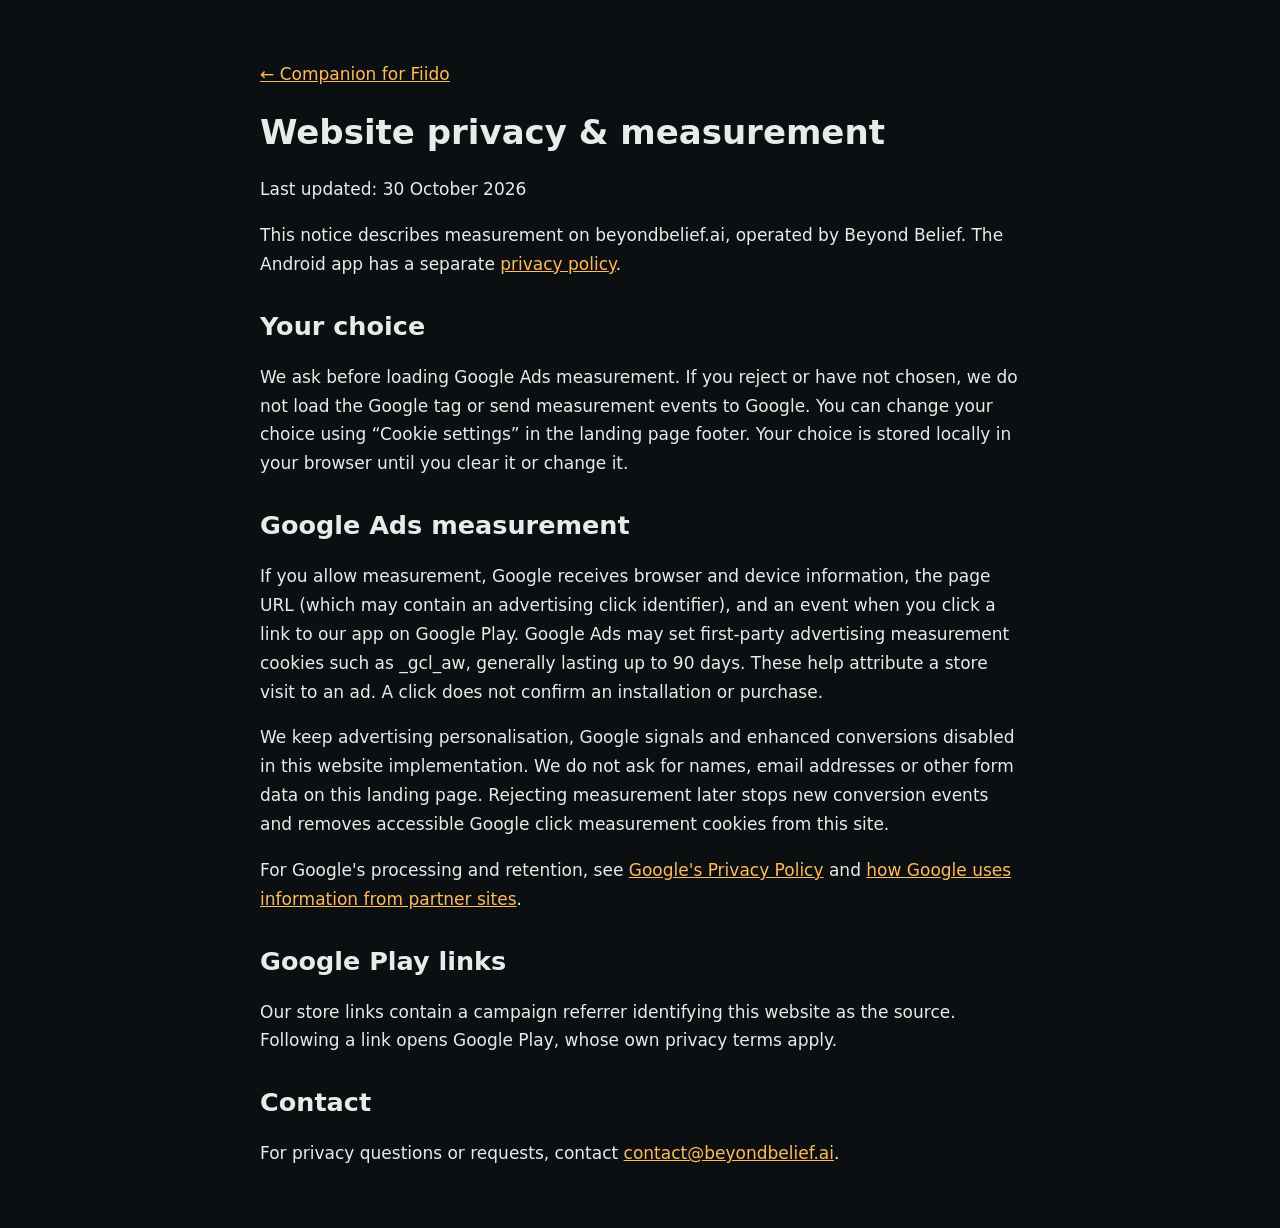
==== tracking-privacy.html @ 752c47b3 "Track Google Play clicks with consent-controlled Google Ads conversion Add click tracking to all fou" ====
<!doctype html>
<html lang="en"><head><meta charset="utf-8"><meta name="viewport" content="width=device-width,initial-scale=1"><title>Website privacy | Companion for Fiido</title><meta name="robots" content="noindex"><style>body{max-width:760px;margin:60px auto;padding:0 24px;background:#0b0f12;color:#e7ece8;font:17px/1.7 system-ui,sans-serif}a{color:#ffba59}h1,h2{line-height:1.2}h2{margin-top:32px}</style></head><body>
<a href="/">← Companion for Fiido</a><h1>Website privacy &amp; measurement</h1><p>Last updated: 30 October 2026</p>
<p>This notice describes measurement on beyondbelief.ai, operated by Beyond Belief. The Android app has a separate <a href="privacy-policy.html">privacy policy</a>.</p>
<h2>Your choice</h2><p>We ask before loading Google Ads measurement. If you reject or have not chosen, we do not load the Google tag or send measurement events to Google. You can change your choice using “Cookie settings” in the landing page footer. Your choice is stored locally in your browser until you clear it or change it.</p>
<h2>Google Ads measurement</h2><p>If you allow measurement, Google receives browser and device information, the page URL (which may contain an advertising click identifier), and an event when you click a link to our app on Google Play. Google Ads may set first-party advertising measurement cookies such as _gcl_aw, generally lasting up to 90 days. These help attribute a store visit to an ad. A click does not confirm an installation or purchase.</p>
<p>We keep advertising personalisation, Google signals and enhanced conversions disabled in this website implementation. We do not ask for names, email addresses or other form data on this landing page. Rejecting measurement later stops new conversion events and removes accessible Google click measurement cookies from this site.</p>
<p>For Google's processing and retention, see <a href="https://policies.google.com/privacy">Google's Privacy Policy</a> and <a href="https://policies.google.com/technologies/partner-sites">how Google uses information from partner sites</a>.</p>
<h2>Google Play links</h2><p>Our store links contain a campaign referrer identifying this website as the source. Following a link opens Google Play, whose own privacy terms apply.</p>
<h2>Contact</h2><p>For privacy questions or requests, contact <a href="mailto:contact@beyondbelief.ai">contact@beyondbelief.ai</a>.</p>
</body></html>
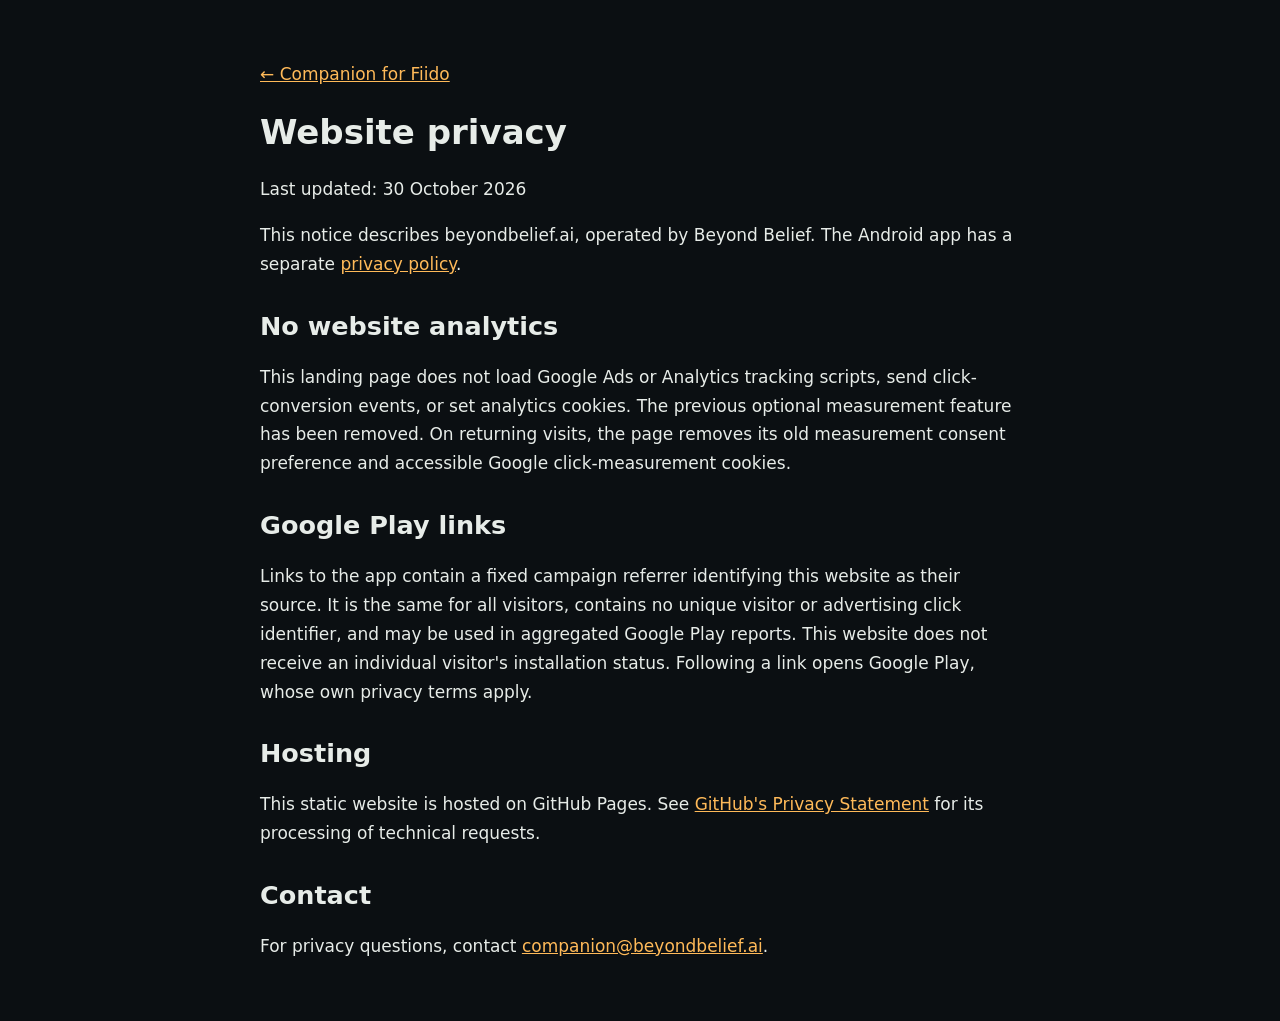
==== commit 75633df4: "Remove landing analytics and consent popup" ====
--- a/tracking-privacy.html
+++ b/tracking-privacy.html
@@ -1,11 +1,9 @@
 <!doctype html>
 <html lang="en"><head><meta charset="utf-8"><meta name="viewport" content="width=device-width,initial-scale=1"><title>Website privacy | Companion for Fiido</title><meta name="robots" content="noindex"><style>body{max-width:760px;margin:60px auto;padding:0 24px;background:#0b0f12;color:#e7ece8;font:17px/1.7 system-ui,sans-serif}a{color:#ffba59}h1,h2{line-height:1.2}h2{margin-top:32px}</style></head><body>
-<a href="/">← Companion for Fiido</a><h1>Website privacy &amp; measurement</h1><p>Last updated: 30 October 2026</p>
-<p>This notice describes measurement on beyondbelief.ai, operated by Beyond Belief. The Android app has a separate <a href="privacy-policy.html">privacy policy</a>.</p>
-<h2>Your choice</h2><p>We ask before loading Google Ads measurement. If you reject or have not chosen, we do not load the Google tag or send measurement events to Google. You can change your choice using “Cookie settings” in the landing page footer. Your choice is stored locally in your browser until you clear it or change it.</p>
-<h2>Google Ads measurement</h2><p>If you allow measurement, Google receives browser and device information, the page URL (which may contain an advertising click identifier), and an event when you click a link to our app on Google Play. Google Ads may set first-party advertising measurement cookies such as _gcl_aw, generally lasting up to 90 days. These help attribute a store visit to an ad. A click does not confirm an installation or purchase.</p>
-<p>We keep advertising personalisation, Google signals and enhanced conversions disabled in this website implementation. We do not ask for names, email addresses or other form data on this landing page. Rejecting measurement later stops new conversion events and removes accessible Google click measurement cookies from this site.</p>
-<p>For Google's processing and retention, see <a href="https://policies.google.com/privacy">Google's Privacy Policy</a> and <a href="https://policies.google.com/technologies/partner-sites">how Google uses information from partner sites</a>.</p>
-<h2>Google Play links</h2><p>Our store links contain a campaign referrer identifying this website as the source. Following a link opens Google Play, whose own privacy terms apply.</p>
-<h2>Contact</h2><p>For privacy questions or requests, contact <a href="mailto:contact@beyondbelief.ai">contact@beyondbelief.ai</a>.</p>
-</body></html>
+<a href="/">← Companion for Fiido</a><h1>Website privacy</h1><p>Last updated: 30 October 2026</p>
+<p>This notice describes beyondbelief.ai, operated by Beyond Belief. The Android app has a separate <a href="privacy-policy.html">privacy policy</a>.</p>
+<h2>No website analytics</h2><p>This landing page does not load Google Ads or Analytics tracking scripts, send click-conversion events, or set analytics cookies. The previous optional measurement feature has been removed. On returning visits, the page removes its old measurement consent preference and accessible Google click-measurement cookies.</p>
+<h2>Google Play links</h2><p>Links to the app contain a fixed campaign referrer identifying this website as their source. It is the same for all visitors, contains no unique visitor or advertising click identifier, and may be used in aggregated Google Play reports. This website does not receive an individual visitor's installation status. Following a link opens Google Play, whose own privacy terms apply.</p>
+<h2>Hosting</h2><p>This static website is hosted on GitHub Pages. See <a href="https://docs.github.com/en/site-policy/privacy-policies/github-general-privacy-statement">GitHub's Privacy Statement</a> for its processing of technical requests.</p>
+<h2>Contact</h2><p>For privacy questions, contact <a href="mailto:companion@beyondbelief.ai">companion@beyondbelief.ai</a>.</p>
+</body></html>
